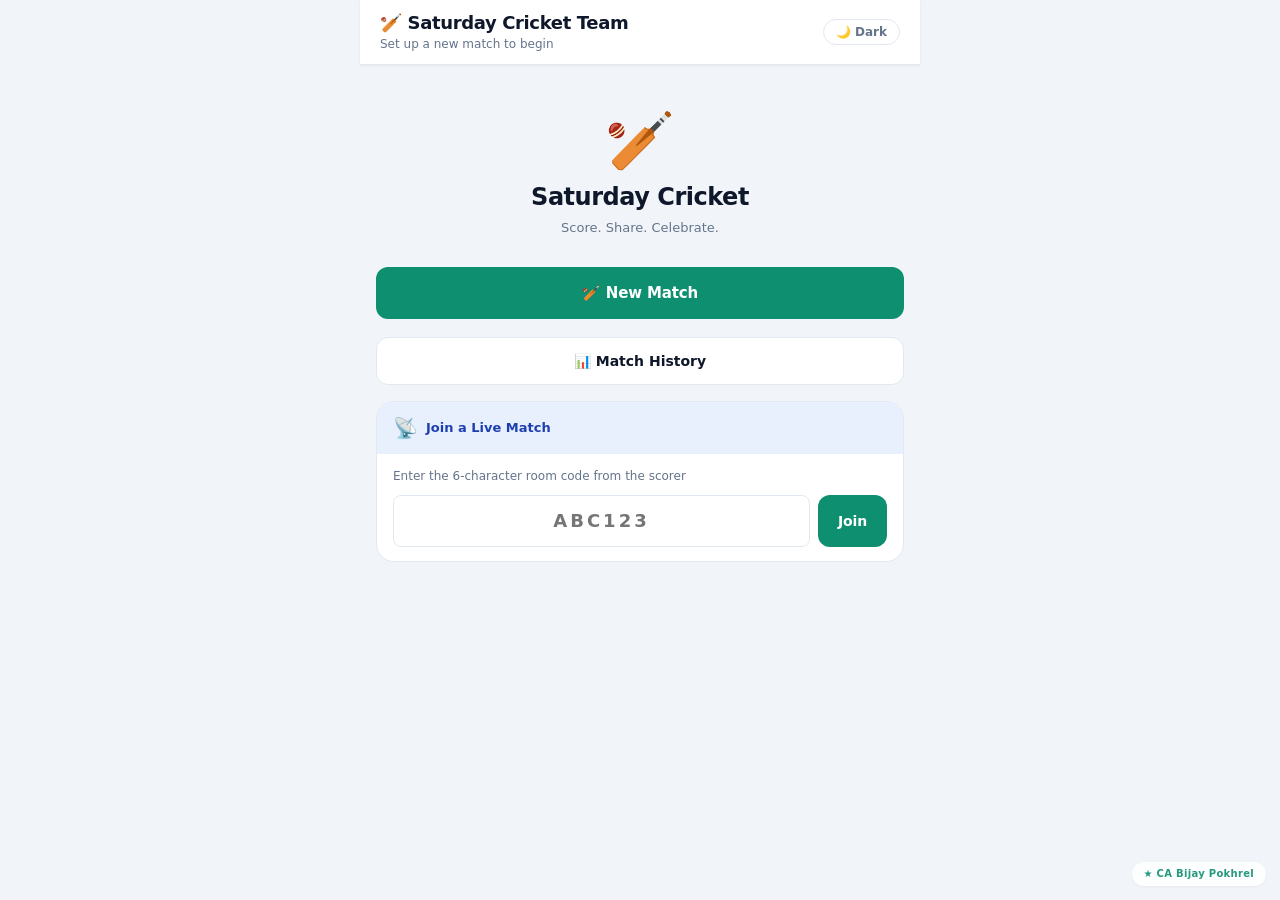
==== index.html @ d8f9aef1 "Add auto-save, over summary, extras row, and prominent chase info - Auto-save on every ball (doRuns/" ====
<!DOCTYPE html>
<html lang="en">
<head>
<meta charset="UTF-8">
<meta name="viewport" content="width=device-width, initial-scale=1.0">
<title>Saturday Cricket Team </title>
<link rel="manifest" href="manifest.json">
<meta name="theme-color" content="#0F6E56">
<meta name="apple-mobile-web-app-capable" content="yes">
<meta name="apple-mobile-web-app-status-bar-style" content="default">
<meta name="apple-mobile-web-app-title" content="Cricket">
<link rel="apple-touch-icon" href="icons/icon-192.png">
<link rel="stylesheet" href="css/styles.css?v=17">
</head>
<body>
<div class="ca-credit">&#9733; CA Bijay Pokhrel</div>
<div class="app">
  <div class="header" style="display:flex;justify-content:space-between;align-items:center">
    <div style="display:flex;align-items:center;gap:8px;min-width:0">
      <button id="header-home-btn" onclick="headerHome()" style="display:none;background:none;border:1.5px solid var(--c-border);cursor:pointer;font-size:18px;padding:5px 8px;border-radius:8px;line-height:1;flex-shrink:0" title="Back to Home">🏠</button>
      <div style="min-width:0">
        <h1 id="match-title" style="display:flex;align-items:center;gap:8px"><img id="header-logo" src="" style="width:36px;height:36px;border-radius:50%;object-fit:cover;border:2px solid #e0e0e0;display:none">🏏 Saturday Cricket Team </h1>
        <p id="match-subtitle">Set up a new match to begin</p>
      </div>
    </div>
    <button class="dark-toggle" onclick="toggleDark()" id="dark-btn">🌙 Dark</button>
  </div>
  <div id="milestone-toast"></div>
  <div id="main-content"></div>
</div>

<script src="js/logo.js?v=17"></script>
<script src="js/images.js?v=17"></script>
<script src="js/state.js?v=17"></script>
<script src="js/scoring.js?v=17"></script>
<script src="js/report.js?v=17"></script>
<script src="js/setup.js?v=17"></script>
<script src="js/share.js?v=17"></script>
<script src="js/render.js?v=17"></script>
<script src="js/storage.js?v=17"></script>
<script src="js/ui.js?v=17"></script>
<script src="js/history.js?v=17"></script>
<script src="js/app.js?v=17"></script>
<script>
if ('serviceWorker' in navigator) {
  window.addEventListener('load', function () {
    navigator.serviceWorker.register('/sw.js');
  });
}
</script>
</body>
</html>
---- css/styles.css ----
/* ═══════════════════════════════════════════════════════════════════════
   1. CSS CUSTOM PROPERTIES — Design tokens
   ═══════════════════════════════════════════════════════════════════════ */
:root {
  /* Brand */
  --c-primary:        #0e8f6f;
  --c-primary-dark:   #0a6e56;
  --c-primary-soft:   #e3f6f0;

  /* Semantic accents */
  --c-runs:           #2563eb;
  --c-runs-soft:      #e8f0fe;
  --c-wicket:         #dc2626;
  --c-wicket-soft:    #fef2f2;
  --c-extras:         #d97706;
  --c-extras-soft:    #fffbeb;
  --c-live:           #7c3aed;
  --c-live-soft:      #f5f3ff;

  /* Alias kept for backward compat with inline styles in share.js etc. */
  --c-blue:           #2563eb;
  --c-blue-soft:      #e8f0fe;
  --c-purple:         #7c3aed;
  --c-purple-soft:    #f5f3ff;
  --c-amber:          #d97706;
  --c-amber-soft:     #fffbeb;
  --c-red:            #dc2626;
  --c-red-soft:       #fef2f2;

  /* Surfaces */
  --c-bg:             #f1f5f9;
  --c-surface:        #ffffff;
  --c-surface-alt:    #f8fafc;
  --c-border:         #e2e8f0;

  /* Text */
  --c-text:           #0f172a;
  --c-text-soft:      #64748b;
  --c-text-faint:     #94a3b8;

  /* Radii */
  --radius-sm:  8px;
  --radius-md:  12px;
  --radius-lg:  18px;
  --radius-xl:  24px;

  /* Shadows */
  --shadow-sm:  0 1px 3px rgba(15,23,42,.06);
  --shadow-md:  0 4px 16px rgba(15,23,42,.08);
  --shadow-lg:  0 12px 36px rgba(15,23,42,.12);

  /* Motion */
  --ease: cubic-bezier(.2,.8,.2,1);
}

/* ═══════════════════════════════════════════════════════════════════════
   2. RESET & BASE
   ═══════════════════════════════════════════════════════════════════════ */
*, *::before, *::after { box-sizing: border-box; margin: 0; padding: 0; }
html { scroll-behavior: smooth; }
body {
  font-family: system-ui, -apple-system, 'Segoe UI', Helvetica, Arial, sans-serif;
  background: var(--c-bg);
  min-height: 100vh;
  color: var(--c-text);
  -webkit-font-smoothing: antialiased;
  -moz-osx-font-smoothing: grayscale;
  line-height: 1.4;
  font-size: 14px;
}
::-webkit-scrollbar { width: 6px; height: 6px; }
::-webkit-scrollbar-thumb { background: var(--c-primary); border-radius: 3px; }
button { font-family: inherit; }
input, select { font-family: inherit; }

/* ═══════════════════════════════════════════════════════════════════════
   3. LAYOUT — app wrapper, header
   ═══════════════════════════════════════════════════════════════════════ */
.app {
  max-width: 560px;
  margin: 0 auto;
}

.header {
  background: var(--c-surface);
  color: var(--c-text);
  padding: 12px 20px;
  box-shadow: var(--shadow-sm);
  position: sticky;
  top: 0;
  z-index: 100;
  border-bottom: 1px solid var(--c-border);
  display: flex;
  justify-content: space-between;
  align-items: center;
}

.header h1 {
  font-size: 18px;
  font-weight: 800;
  letter-spacing: -.02em;
  color: var(--c-text);
  display: flex;
  align-items: center;
  gap: 8px;
  line-height: 1.2;
}

.header p {
  font-size: 12px;
  color: var(--c-text-soft);
  font-weight: 500;
  margin-top: 2px;
}

#header-logo {
  width: 36px;
  height: 36px;
  border-radius: 50%;
  object-fit: cover;
  border: 2px solid var(--c-border);
  flex-shrink: 0;
}

#main-content {
  padding: 16px;
  background: var(--c-bg);
  min-height: calc(100vh - 72px);
}

/* ═══════════════════════════════════════════════════════════════════════
   4. HOME SCREEN
   ═══════════════════════════════════════════════════════════════════════ */
.home-hero {
  text-align: center;
  padding: 32px 20px 24px;
}

.home-hero-icon {
  font-size: 56px;
  line-height: 1;
  margin-bottom: 12px;
}

.home-hero-title {
  font-size: 24px;
  font-weight: 800;
  color: var(--c-text);
  letter-spacing: -.02em;
}

.home-hero-sub {
  font-size: 13px;
  color: var(--c-text-soft);
  margin-top: 4px;
}

.home-actions {
  display: flex;
  flex-direction: column;
  gap: 10px;
  margin-bottom: 16px;
}

.join-card {
  border: 1.5px solid var(--c-border);
  border-radius: var(--radius-lg);
  overflow: hidden;
  margin-bottom: 16px;
}

.join-card-header {
  background: var(--c-runs-soft);
  padding: 12px 16px;
  display: flex;
  align-items: center;
  gap: 8px;
}

.join-card-header-icon {
  font-size: 20px;
}

.join-card-header-label {
  font-size: 13px;
  font-weight: 700;
  color: #1e40af;
}

.join-card-body {
  padding: 14px 16px;
  background: var(--c-surface);
}

.join-card-hint {
  font-size: 12px;
  color: var(--c-text-soft);
  margin-bottom: 10px;
}

.join-input-row {
  display: flex;
  gap: 8px;
}

/* ═══════════════════════════════════════════════════════════════════════
   5. SETUP WIZARD
   ═══════════════════════════════════════════════════════════════════════ */
.wizard-progress {
  display: flex;
  gap: 4px;
  margin-bottom: 20px;
}

.wizard-step {
  flex: 1;
  height: 4px;
  border-radius: 2px;
  background: var(--c-border);
  transition: background .25s var(--ease);
}

.wizard-step.active {
  background: var(--c-primary);
}

.wizard-step.done {
  background: var(--c-primary-soft);
}

.wizard-header {
  margin-bottom: 20px;
}

.wizard-title {
  font-size: 18px;
  font-weight: 800;
  color: var(--c-text);
  letter-spacing: -.01em;
}

.wizard-sub {
  font-size: 12px;
  color: var(--c-primary);
  font-weight: 600;
  margin-top: 3px;
}

.setup-panel {
  background: var(--c-surface);
  border: 1px solid var(--c-border);
  border-radius: var(--radius-lg);
  padding: 20px;
  margin-bottom: 14px;
  box-shadow: var(--shadow-md);
  animation: fadeInSlide .3s var(--ease);
}

.setup-panel h3 {
  font-size: 16px;
  font-weight: 700;
  margin-bottom: 16px;
  color: var(--c-text);
}

.form-group {
  margin-bottom: 14px;
}

.form-group label {
  display: block;
  font-size: 12px;
  color: var(--c-text-soft);
  margin-bottom: 6px;
  font-weight: 600;
  text-transform: uppercase;
  letter-spacing: .4px;
}

.form-group input,
.form-group select {
  width: 100%;
  padding: 12px 14px;
  border-radius: var(--radius-sm);
  border: 1.5px solid var(--c-border);
  font-size: 15px;
  background: var(--c-surface);
  color: var(--c-text);
  transition: all .15s var(--ease);
  min-height: 46px;
}

.form-group input:focus,
.form-group select:focus {
  outline: none;
  border-color: var(--c-primary);
  box-shadow: 0 0 0 4px var(--c-primary-soft);
}

/* Overs pill buttons */
.overs-quick {
  display: grid;
  grid-template-columns: repeat(4, 1fr);
  gap: 8px;
  margin-bottom: 8px;
}

.overs-pill {
  padding: 12px 0;
  font-weight: 700;
  font-size: 15px;
  border-radius: var(--radius-sm);
  border: 1.5px solid var(--c-border);
  background: var(--c-surface);
  color: var(--c-text);
  cursor: pointer;
  transition: all .15s var(--ease);
  text-align: center;
}

.overs-pill:hover {
  border-color: var(--c-primary);
  color: var(--c-primary);
}

.overs-pill.selected {
  background: var(--c-primary-soft);
  border-color: var(--c-primary);
  color: var(--c-primary-dark);
}

/* Toss grid */
.toss-grid {
  display: grid;
  grid-template-columns: 1fr 1fr;
  gap: 8px;
}

/* Player inputs grid */
.player-inputs {
  display: grid;
  grid-template-columns: 1fr 1fr;
  gap: 8px;
  margin-bottom: 8px;
}

.player-inputs input {
  padding: 11px 12px;
  border-radius: var(--radius-sm);
  border: 1.5px solid var(--c-border);
  font-size: 13px;
  width: 100%;
  background: var(--c-surface);
  color: var(--c-text);
  transition: all .15s var(--ease);
  min-height: 44px;
}

.player-inputs input:focus {
  outline: none;
  border-color: var(--c-primary);
  box-shadow: 0 0 0 3px var(--c-primary-soft);
}

/* ═══════════════════════════════════════════════════════════════════════
   6. SCORING SCREEN COMPONENTS
   ═══════════════════════════════════════════════════════════════════════ */

/* ── Scoreboard ── */
.scoreboard {
  background: var(--c-surface);
  border: 1px solid var(--c-border);
  border-radius: var(--radius-lg);
  padding: 20px;
  margin-bottom: 12px;
  box-shadow: var(--shadow-md);
}

.scoreboard-top {
  display: flex;
  justify-content: space-between;
  align-items: center;
  margin-bottom: 12px;
  padding-bottom: 12px;
  border-bottom: 1px solid var(--c-border);
}

.scoreboard-team {
  display: flex;
  align-items: center;
  gap: 8px;
  font-size: 15px;
  font-weight: 700;
  color: var(--c-text);
}

.scoreboard-innings-badge {
  font-size: 11px;
  font-weight: 700;
  color: var(--c-text-faint);
  background: var(--c-surface-alt);
  border: 1px solid var(--c-border);
  border-radius: 20px;
  padding: 3px 10px;
}

.score-main {
  display: flex;
  justify-content: space-between;
  align-items: flex-end;
  margin-bottom: 4px;
}

.score-runs {
  font-size: 48px;
  font-weight: 800;
  color: var(--c-text);
  line-height: 1.1;
  letter-spacing: -.03em;
  font-variant-numeric: tabular-nums;
}

.score-detail {
  text-align: right;
}

.score-overs {
  font-size: 14px;
  font-weight: 700;
  color: var(--c-text);
  margin-bottom: 2px;
}

.score-rr {
  font-size: 12px;
  color: var(--c-text-soft);
  font-weight: 500;
}

/* ── Target bar ── */
.target-bar {
  font-size: 13px;
  color: var(--c-text-soft);
  margin-bottom: 12px;
  padding: 12px 14px;
  background: var(--c-surface-alt);
  border-radius: var(--radius-md);
  border: 1px solid var(--c-border);
  font-weight: 500;
}

/* ── This-over balls ── */
.this-over {
  margin-top: 14px;
  background: var(--c-surface-alt);
  padding: 12px 14px;
  border-radius: var(--radius-md);
  border: 1px solid var(--c-border);
}

.over-label {
  font-size: 10px;
  font-weight: 800;
  text-transform: uppercase;
  color: var(--c-text-faint);
  margin-bottom: 8px;
  letter-spacing: 1.2px;
}

.over-balls {
  display: flex;
  gap: 6px;
  flex-wrap: wrap;
}

.ball {
  width: 34px;
  height: 34px;
  border-radius: 50%;
  display: flex;
  align-items: center;
  justify-content: center;
  font-size: 11px;
  font-weight: 700;
  border: 1.5px solid transparent;
  transition: transform .15s var(--ease);
  font-variant-numeric: tabular-nums;
  flex-shrink: 0;
}

.ball:hover { transform: scale(1.12); }

.ball-0,  .ball-dot  { background: #f1f5f9; color: #64748b; border-color: #e2e8f0; }
.ball-1, .ball-2, .ball-3, .ball-run {
  background: var(--c-primary-soft);
  color: var(--c-primary-dark);
  border-color: #a7f3d0;
}
.ball-4, .ball-four  { background: var(--c-runs-soft); color: #1d4ed8; border-color: #bfdbfe; }
.ball-6, .ball-six   { background: var(--c-live-soft); color: #6d28d9; border-color: #ddd6fe; }
.ball-W, .ball-wicket { background: var(--c-wicket-soft); color: var(--c-wicket); border-color: #fecaca; }
.ball-WD, .ball-NB, .ball-wide, .ball-noball {
  background: var(--c-extras-soft);
  color: var(--c-extras);
  border-color: #fde68a;
}
.ball-empty {
  background: transparent;
  border: 1.5px dashed #cbd5e1;
  color: #cbd5e1;
}

/* ── Batters card ── */
.batters-card {
  margin-bottom: 12px;
}

.batters-row {
  display: grid;
  grid-template-columns: 1fr 1fr;
  gap: 10px;
  margin-bottom: 10px;
}

.batter-card {
  border: 1.5px solid var(--c-border);
  border-radius: var(--radius-md);
  padding: 12px;
  cursor: pointer;
  background: var(--c-surface);
  position: relative;
  transition: all .18s var(--ease);
}

.batter-card:hover {
  border-color: var(--c-primary);
  box-shadow: var(--shadow-sm);
  transform: translateY(-1px);
}

.batter-card.batter-striker {
  border-color: var(--c-primary);
  background: var(--c-primary-soft);
}

.batter-name {
  font-size: 13px;
  font-weight: 700;
  margin-bottom: 3px;
  overflow: hidden;
  text-overflow: ellipsis;
  white-space: nowrap;
  padding-right: 20px;
  color: var(--c-text);
}

.batter-score {
  font-size: 12px;
  color: var(--c-text-soft);
  font-weight: 500;
  font-variant-numeric: tabular-nums;
}

.edit-btn {
  position: absolute;
  top: 8px;
  right: 8px;
  background: none;
  border: none;
  cursor: pointer;
  font-size: 14px;
  padding: 4px;
  line-height: 1;
  border-radius: 6px;
  color: var(--c-text-faint);
  transition: background .12s;
}

.edit-btn:hover { background: var(--c-surface-alt); }

/* ── Partnership chip ── */
.partnership-chip {
  background: var(--c-primary-soft);
  border: 1px solid #a7f3d0;
  border-radius: var(--radius-sm);
  padding: 8px 12px;
  margin-bottom: 10px;
  display: flex;
  justify-content: space-between;
  align-items: center;
  font-size: 12px;
  color: var(--c-text-soft);
}

.partnership-chip b { color: var(--c-text); font-weight: 700; }

/* ── Bowler card ── */
.bowler-card {
  background: var(--c-surface-alt);
  border: 1px solid var(--c-border);
  border-radius: var(--radius-md);
  padding: 11px 14px;
  margin-bottom: 12px;
  display: flex;
  align-items: center;
  justify-content: space-between;
  font-size: 12px;
  color: var(--c-text-soft);
}

/* ── Scoring panel & run buttons ── */
.scoring-panel {
  background: var(--c-surface);
  border: 1px solid var(--c-border);
  border-radius: var(--radius-lg);
  padding: 16px;
  margin-bottom: 12px;
  box-shadow: var(--shadow-md);
}

.run-section-label {
  font-size: 10px;
  font-weight: 800;
  text-transform: uppercase;
  letter-spacing: 1px;
  color: var(--c-text-faint);
  margin-bottom: 8px;
}

/* 3-col + wicket/wide = 4-col grid */
.run-grid {
  display: grid;
  grid-template-columns: repeat(4, 1fr);
  gap: 8px;
  margin-bottom: 10px;
}

.run-btn {
  padding: 0;
  height: 64px;
  border-radius: var(--radius-md);
  border: 1.5px solid var(--c-border);
  cursor: pointer;
  font-size: 20px;
  font-weight: 700;
  background: var(--c-surface);
  color: var(--c-text);
  touch-action: manipulation;
  transition: all .12s var(--ease);
  font-variant-numeric: tabular-nums;
  display: flex;
  align-items: center;
  justify-content: center;
}

.run-btn:hover {
  border-color: var(--c-primary);
  box-shadow: var(--shadow-sm);
  transform: translateY(-1px);
}

.run-btn:active { transform: scale(.94); }

.run-btn--four {
  background: var(--c-runs-soft);
  color: #1d4ed8;
  border-color: #bfdbfe;
}

.run-btn--six {
  background: var(--c-live-soft);
  color: #6d28d9;
  border-color: #ddd6fe;
}

.run-btn--wide {
  background: var(--c-extras-soft);
  color: #92400e;
  border-color: #fde68a;
  font-size: 13px;
  font-weight: 800;
}

.wicket-btn {
  background: var(--c-wicket-soft);
  color: var(--c-wicket);
  border-color: #fecaca;
  font-size: 12px;
  font-weight: 800;
  letter-spacing: .3px;
}

.wicket-btn:hover {
  border-color: var(--c-wicket);
  box-shadow: 0 0 0 3px rgba(220,38,38,.1);
}

/* Extras row */
.extras-row {
  display: flex;
  gap: 8px;
  margin-bottom: 10px;
}

.extras-btn {
  flex: 1;
  height: 44px;
  border-radius: var(--radius-sm);
  border: 1.5px solid var(--c-border);
  cursor: pointer;
  font-size: 12px;
  font-weight: 700;
  background: var(--c-surface);
  color: var(--c-text);
  touch-action: manipulation;
  transition: all .12s var(--ease);
  display: flex;
  align-items: center;
  justify-content: center;
}

.extras-btn:hover { border-color: var(--c-primary); }
.extras-btn:active { transform: scale(.95); }

.extras-btn--nb {
  background: var(--c-extras-soft);
  color: #92400e;
  border-color: #fde68a;
}

.extras-btn--bye {
  background: var(--c-runs-soft);
  color: #1e40af;
  border-color: #bfdbfe;
}

.extras-btn--lb {
  background: var(--c-live-soft);
  color: #5b21b6;
  border-color: #ddd6fe;
}

/* Action row */
.action-row {
  display: flex;
  gap: 8px;
  margin-bottom: 10px;
}

.btn-undo {
  background: var(--c-extras-soft);
  color: #92400e;
  border: 1.5px solid #fde68a;
  border-radius: var(--radius-sm);
  padding: 11px 4px;
  font-size: 12px;
  font-weight: 700;
  cursor: pointer;
  touch-action: manipulation;
  transition: all .15s var(--ease);
  flex: 1;
  min-height: 44px;
}

.btn-undo:hover { filter: brightness(.97); }
.btn-undo:active { transform: scale(.95); }
.btn-undo:disabled { opacity: .35; cursor: not-allowed; }

/* Share / export row */
.share-row {
  display: grid;
  grid-template-columns: 1fr 1fr;
  gap: 8px;
  margin-bottom: 10px;
}

/* ── Over stats mini-grid ── */
.over-stats-grid {
  display: grid;
  grid-template-columns: repeat(4, 1fr);
  gap: 4px;
  background: var(--c-surface-alt);
  border: 1px solid var(--c-border);
  border-radius: var(--radius-md);
  padding: 8px;
  margin-bottom: 8px;
  text-align: center;
}

.over-stat-val {
  font-size: 16px;
  font-weight: 800;
  line-height: 1.1;
}

.over-stat-lbl {
  font-size: 10px;
  color: var(--c-text-faint);
  margin-top: 2px;
}

/* ── Tabs ── */
.tabs {
  display: flex;
  gap: 2px;
  overflow-x: auto;
  background: var(--c-surface);
  border-top: 1px solid var(--c-border);
  scrollbar-width: none;
}

.tabs::-webkit-scrollbar { height: 0; }

.tab {
  padding: 12px 16px;
  font-size: 12px;
  cursor: pointer;
  border: none;
  border-bottom: 2.5px solid transparent;
  background: none;
  color: var(--c-text-soft);
  white-space: nowrap;
  flex-shrink: 0;
  font-weight: 600;
  transition: all .18s var(--ease);
  margin-bottom: -1px;
}

.tab:hover { color: var(--c-primary); }
.tab.active { color: var(--c-primary); border-bottom-color: var(--c-primary); font-weight: 700; }

/* ═══════════════════════════════════════════════════════════════════════
   7. SCORECARD / TABLES
   ═══════════════════════════════════════════════════════════════════════ */
.card {
  background: var(--c-surface);
  border: 1px solid var(--c-border);
  border-radius: var(--radius-lg);
  padding: 16px;
  margin-bottom: 12px;
  box-shadow: var(--shadow-sm);
}

.section-title {
  font-size: 11px;
  font-weight: 700;
  color: var(--c-text-faint);
  margin-bottom: 10px;
  text-transform: uppercase;
  letter-spacing: .8px;
}

.scorecard-table {
  width: 100%;
  font-size: 12px;
  border-collapse: collapse;
  border-radius: var(--radius-md);
  overflow: hidden;
  margin-bottom: 12px;
  background: var(--c-surface);
  border: 1px solid var(--c-border);
}

.scorecard-table th {
  text-align: left;
  font-weight: 700;
  font-size: 11px;
  color: var(--c-text-soft);
  padding: 10px 12px;
  background: var(--c-surface-alt);
  text-transform: uppercase;
  letter-spacing: .4px;
}

.scorecard-table td {
  padding: 10px 12px;
  border-top: 1px solid var(--c-border);
  color: var(--c-text);
  font-weight: 500;
}

.scorecard-table td:last-child,
.scorecard-table th:last-child { text-align: right; }

.scorecard-table tr:hover td { background: var(--c-surface-alt); }

.batting-row-active { background: var(--c-primary-soft) !important; }

.out-text { color: var(--c-text-faint); font-size: 11px; }

.info-row {
  display: flex;
  justify-content: space-between;
  font-size: 13px;
  padding: 8px 0;
  border-bottom: 1px solid var(--c-border);
}

.info-row:last-child { border: none; }

.fow-table { width: 100%; font-size: 12px; border-collapse: collapse; }
.fow-table th {
  font-size: 11px;
  color: var(--c-text-faint);
  font-weight: 700;
  padding: 6px 8px;
  border-bottom: 1.5px solid var(--c-border);
  text-align: left;
  text-transform: uppercase;
  letter-spacing: .4px;
}
.fow-table td { padding: 7px 8px; border-bottom: 1px solid var(--c-border); }

/* ═══════════════════════════════════════════════════════════════════════
   8. HISTORY CARDS
   ═══════════════════════════════════════════════════════════════════════ */
.history-card {
  border: 1px solid var(--c-border);
  border-radius: var(--radius-lg);
  margin-bottom: 14px;
  background: var(--c-surface);
  overflow: hidden;
  box-shadow: var(--shadow-sm);
}

.history-card-header {
  background: var(--c-surface-alt);
  padding: 12px 16px;
  border-bottom: 1px solid var(--c-border);
  display: flex;
  justify-content: space-between;
  align-items: flex-start;
}

.history-card-teams {
  font-size: 14px;
  font-weight: 700;
  color: var(--c-text);
}

.history-card-result {
  font-size: 12px;
  font-weight: 600;
  color: var(--c-primary);
  margin-top: 2px;
}

.history-card-meta {
  font-size: 11px;
  color: var(--c-text-faint);
  text-align: right;
}

.history-card-scores {
  padding: 10px 16px;
  background: var(--c-primary-soft);
  display: flex;
  align-items: center;
  gap: 16px;
  border-bottom: 1px solid #a7f3d0;
}

.history-score-block { flex: 0 0 auto; }
.history-score-team { font-size: 11px; color: var(--c-text-soft); font-weight: 700; }
.history-score-runs { font-size: 22px; font-weight: 900; color: var(--c-primary); line-height: 1.1; font-variant-numeric: tabular-nums; }
.history-score-overs { font-size: 11px; color: var(--c-text-faint); }

.history-vs { font-size: 18px; color: #a7f3d0; font-weight: 300; }

.history-card-actions {
  padding: 10px 16px;
  border-top: 1px solid var(--c-border);
  display: flex;
  gap: 8px;
  flex-wrap: wrap;
}

/* ═══════════════════════════════════════════════════════════════════════
   9. MODALS / OVERLAYS
   ═══════════════════════════════════════════════════════════════════════ */
.modal-box {
  background: var(--c-surface);
  border-radius: var(--radius-lg);
  padding: 16px;
  margin-bottom: 12px;
  box-shadow: var(--shadow-lg);
  border: 1px solid var(--c-border);
  animation: slideUp .25s var(--ease);
}

.modal-red  { border-top: 3px solid var(--c-wicket); }
.modal-blue { border-top: 3px solid var(--c-runs); }

.modal-title-red   { color: var(--c-wicket);  font-size: 14px; font-weight: 700; margin-bottom: 12px; }
.modal-title-blue  { color: var(--c-runs);    font-size: 14px; font-weight: 700; margin-bottom: 12px; }
.modal-title-amber { color: var(--c-extras);  font-size: 13px; font-weight: 700; margin-bottom: 8px; }

.modal-input {
  width: 100%;
  padding: 12px 14px;
  border-radius: var(--radius-sm);
  border: 1.5px solid var(--c-border);
  font-size: 15px;
  margin-bottom: 10px;
  background: var(--c-surface);
  color: var(--c-text);
  display: block;
  transition: all .15s var(--ease);
  min-height: 46px;
}

.modal-input:focus {
  outline: none;
  border-color: var(--c-primary);
  box-shadow: 0 0 0 4px var(--c-primary-soft);
}

.extras-grid {
  display: grid;
  grid-template-columns: repeat(4, 1fr);
  gap: 8px;
  margin-bottom: 10px;
}

.dism-grid {
  display: grid;
  grid-template-columns: repeat(3, 1fr);
  gap: 8px;
  margin-bottom: 12px;
}

.dism-btn {
  display: flex;
  flex-direction: column;
  align-items: center;
  padding: 10px 6px;
  border-radius: var(--radius-md);
  border: 1.5px solid #fecaca;
  background: var(--c-wicket-soft);
  cursor: pointer;
  touch-action: manipulation;
  transition: all .15s var(--ease);
  text-align: center;
  min-height: 72px;
  justify-content: center;
}

.dism-btn:hover  { border-color: var(--c-wicket); box-shadow: var(--shadow-sm); }
.dism-btn:active { transform: scale(.95); }
.dism-btn-sel    { border-color: var(--c-wicket); background: #fee2e2; box-shadow: 0 0 0 3px rgba(220,38,38,.12); }

.dism-icon  { font-size: 28px; line-height: 1; margin-bottom: 4px; }
.dism-label { font-size: 11px; font-weight: 700; color: var(--c-wicket); }
.dism-desc  { font-size: 9px; color: var(--c-text-faint); margin-top: 2px; line-height: 1.2; }

.dism-detail {
  background: var(--c-surface-alt);
  border-radius: var(--radius-sm);
  padding: 12px;
  margin-bottom: 10px;
  border: 1px solid var(--c-border);
}

.dism-field        { margin-bottom: 8px; }
.dism-field label  { display: block; font-size: 11px; font-weight: 600; color: var(--c-text-soft); margin-bottom: 4px; }
.dism-hint {
  font-size: 11px;
  color: var(--c-text-soft);
  background: var(--c-surface);
  border: 1px solid var(--c-border);
  border-radius: var(--radius-sm);
  padding: 8px 10px;
  margin-top: 4px;
}

/* Bowler selection */
.bowler-chip-grid { display: flex; flex-wrap: wrap; gap: 8px; margin-bottom: 8px; }

.bowler-chip {
  display: flex;
  flex-direction: column;
  align-items: flex-start;
  padding: 9px 12px;
  border-radius: var(--radius-sm);
  cursor: pointer;
  border: 1.5px solid #bfdbfe;
  background: var(--c-runs-soft);
  min-width: 88px;
  touch-action: manipulation;
  transition: all .15s var(--ease);
}

.bowler-chip:hover  { box-shadow: var(--shadow-sm); transform: translateY(-1px); }
.bowler-chip:active { transform: scale(.95); }

.bowler-chip-fresh { border-color: #a7f3d0; background: var(--c-primary-soft); }

.chip-name  { font-size: 13px; font-weight: 700; color: var(--c-text); white-space: nowrap; overflow: hidden; text-overflow: ellipsis; max-width: 110px; }
.chip-stat  { font-size: 11px; color: var(--c-text-soft); margin-top: 1px; }
.chip-label { font-size: 10px; font-weight: 700; color: var(--c-text-faint); text-transform: uppercase; letter-spacing: .5px; margin-bottom: 4px; }

.bowler-edit-row { display: flex; align-items: center; gap: 8px; margin-bottom: 12px; }
.bowler-edit-row input {
  flex: 1;
  padding: 10px 12px;
  border-radius: var(--radius-sm);
  border: 1.5px solid var(--c-border);
  font-size: 14px;
  background: var(--c-surface);
  color: var(--c-text);
  transition: all .15s var(--ease);
  min-height: 44px;
}
.bowler-edit-row input:focus { outline: none; border-color: var(--c-primary); box-shadow: 0 0 0 3px var(--c-primary-soft); }

.msg {
  background: var(--c-primary-soft);
  color: var(--c-primary-dark);
  border-radius: var(--radius-sm);
  padding: 12px 14px;
  font-size: 13px;
  margin-bottom: 12px;
  border-left: 3px solid var(--c-primary);
  font-weight: 600;
}

.hint { font-size: 11px; color: var(--c-text-faint); margin-top: 6px; text-align: center; }

/* ── Innings complete ── */
.innings-complete {
  background: var(--c-surface);
  border: 1px solid var(--c-border);
  border-radius: var(--radius-lg);
  padding: 28px 20px;
  margin-bottom: 14px;
  box-shadow: var(--shadow-md);
  text-align: center;
  animation: fadeInSlide .3s var(--ease);
}

.innings-complete-icon { font-size: 48px; line-height: 1; margin-bottom: 8px; }
.innings-complete-title { font-size: 20px; font-weight: 800; color: var(--c-text); margin-bottom: 4px; }
.innings-complete-score { font-size: 32px; font-weight: 900; color: var(--c-primary); margin: 12px 0; font-variant-numeric: tabular-nums; }
.innings-complete-meta { font-size: 13px; color: var(--c-text-soft); margin-bottom: 4px; }

.innings-target-box {
  background: var(--c-runs-soft);
  border-radius: var(--radius-md);
  padding: 14px;
  margin: 16px 0;
}

.innings-target-label { font-size: 13px; color: #1e40af; font-weight: 600; }
.innings-target-overs { font-size: 12px; color: #3b82f6; margin-top: 2px; }

/* ── Result screen ── */
.result-screen {
  background: var(--c-surface);
  border: 1px solid var(--c-border);
  border-top: 4px solid var(--c-primary);
  border-radius: var(--radius-lg);
  padding: 20px;
  margin-bottom: 12px;
  box-shadow: var(--shadow-md);
}

.result-winner {
  text-align: center;
  padding: 8px 0 16px;
}

.result-trophy { font-size: 40px; margin-bottom: 6px; }
.result-text { font-size: 18px; font-weight: 800; color: var(--c-text); }
.result-meta { font-size: 12px; color: var(--c-text-soft); margin-top: 4px; }

.result-score-grid {
  display: grid;
  grid-template-columns: 1fr 1fr;
  gap: 8px;
  margin-bottom: 4px;
}

.result-score-block {
  text-align: center;
  background: var(--c-surface-alt);
  border-radius: var(--radius-md);
  padding: 12px;
}

.result-score-team  { font-size: 11px; font-weight: 600; color: var(--c-text-soft); }
.result-score-runs  { font-size: 26px; font-weight: 900; color: var(--c-primary); font-variant-numeric: tabular-nums; }
.result-score-overs { font-size: 11px; color: var(--c-text-faint); }

/* ── Live viewer ── */
.live-viewer-banner {
  background: linear-gradient(135deg, var(--c-primary), var(--c-primary-dark));
  color: #fff;
  padding: 12px 16px;
  border-radius: var(--radius-md);
  margin-bottom: 12px;
  display: flex;
  justify-content: space-between;
  align-items: center;
}

.live-viewer-label {
  font-size: 11px;
  font-weight: 700;
  opacity: .85;
  text-transform: uppercase;
  letter-spacing: 1px;
}

/* ═══════════════════════════════════════════════════════════════════════
   10. DARK MODE OVERRIDES
   ═══════════════════════════════════════════════════════════════════════ */
body.dark {
  --c-bg:           #0f172a;
  --c-surface:      #1e293b;
  --c-surface-alt:  #263244;
  --c-border:       #334155;
  --c-text:         #f1f5f9;
  --c-text-soft:    #94a3b8;
  --c-text-faint:   #475569;
  --c-primary-soft: #0d2e26;
  --c-runs-soft:    #0f1f3c;
  --c-live-soft:    #1a0f38;
  --c-extras-soft:  #2a1a04;
  --c-wicket-soft:  #2a0a0a;
  --c-blue-soft:    #0f1f3c;
  --c-purple-soft:  #1a0f38;
  --c-amber-soft:   #2a1a04;
  --c-red-soft:     #2a0a0a;
}

.dark-toggle {
  background: none;
  border: 1.5px solid var(--c-border);
  border-radius: 20px;
  padding: 5px 12px;
  font-size: 12px;
  cursor: pointer;
  color: var(--c-text-soft);
  font-weight: 600;
  transition: all .15s var(--ease);
  white-space: nowrap;
}

.dark-toggle:hover { border-color: var(--c-primary); color: var(--c-primary); }

/* ═══════════════════════════════════════════════════════════════════════
   11. PRINT STYLES
   ═══════════════════════════════════════════════════════════════════════ */
@media print {
  body > *:not(#pdf-print-frame) { display: none !important; }
  #pdf-print-frame { display: block !important; }
}

#print-overlay { display: none; }
.print-only    { display: none; }

.pdf-report { background: #fff; border: 1px solid var(--c-border); border-radius: var(--radius-md); padding: 16px; margin-bottom: 12px; }
.pdf-report h2 { font-size: 16px; font-weight: 700; color: var(--c-primary); margin-bottom: 4px; }
.pdf-report .match-meta { font-size: 12px; color: var(--c-text-faint); margin-bottom: 14px; }
.pdf-report h3 { font-size: 13px; font-weight: 700; color: var(--c-text-soft); margin: 12px 0 6px; border-bottom: 1px solid var(--c-border); padding-bottom: 4px; }

.pdf-scorecard { width: 100%; font-size: 12px; border-collapse: collapse; margin-bottom: 8px; }
.pdf-scorecard th { text-align: left; font-weight: 600; font-size: 11px; color: var(--c-text-faint); padding: 5px 6px; border-bottom: 1.5px solid var(--c-border); background: var(--c-surface-alt); }
.pdf-scorecard td { padding: 5px 6px; border-bottom: 1px solid var(--c-border); color: var(--c-text); }
.pdf-scorecard td:last-child, .pdf-scorecard th:last-child { text-align: right; }
.pdf-scorecard tr:last-child td { border-bottom: none; }

.pdf-totals  { font-size: 13px; font-weight: 600; background: var(--c-primary-soft); color: var(--c-primary-dark); padding: 9px 10px; border-radius: var(--radius-sm); margin-bottom: 8px; }
.pdf-result  { font-size: 15px; font-weight: 700; color: var(--c-primary-dark); background: var(--c-primary-soft); padding: 11px 14px; border-radius: var(--radius-sm); margin-bottom: 14px; text-align: center; }

#pdf-overlay { display: none; position: fixed; inset: 0; z-index: 9999; background: #fff; overflow-y: auto; -webkit-overflow-scrolling: touch; }
#pdf-overlay-bar { position: sticky; top: 0; z-index: 1; display: flex; align-items: center; justify-content: space-between; padding: 10px 14px; background: #fff; border-bottom: 1px solid #ddd; gap: 10px; }
#pdf-close-btn  { background: none; border: 1.5px solid #bbb; border-radius: 8px; padding: 9px 16px; font-size: 14px; font-weight: 700; cursor: pointer; color: #333; min-height: 44px; }
#pdf-print-btn  { background: var(--c-primary); color: #fff; border: none; border-radius: 8px; padding: 9px 16px; font-size: 14px; font-weight: 700; cursor: pointer; min-height: 44px; }
#pdf-overlay-body { padding: 16px; font-family: Arial, sans-serif; font-size: 13px; color: #111; }

#pdf-print-frame { display: none; }

/* ═══════════════════════════════════════════════════════════════════════
   12. UTILITY CLASSES & SHARED COMPONENTS
   ═══════════════════════════════════════════════════════════════════════ */

/* Primary / secondary / cancel buttons */
.btn-primary {
  width: 100%;
  padding: 15px;
  background: var(--c-primary);
  color: #fff;
  border: none;
  border-radius: var(--radius-md);
  font-size: 15px;
  font-weight: 700;
  cursor: pointer;
  margin-top: 6px;
  transition: all .15s var(--ease);
  min-height: 52px;
  letter-spacing: -.01em;
  display: block;
}

.btn-primary:hover  { background: var(--c-primary-dark); transform: translateY(-1px); box-shadow: var(--shadow-md); }
.btn-primary:active { transform: translateY(0) scale(.98); }

.btn-secondary {
  width: 100%;
  padding: 13px;
  background: var(--c-surface);
  color: var(--c-text);
  border: 1.5px solid var(--c-border);
  border-radius: var(--radius-md);
  font-size: 14px;
  font-weight: 600;
  cursor: pointer;
  margin-top: 8px;
  transition: all .15s var(--ease);
  min-height: 48px;
  display: block;
}

.btn-secondary:hover { background: var(--c-surface-alt); border-color: var(--c-primary); color: var(--c-primary); }

.btn-cancel {
  width: 100%;
  padding: 11px;
  border-radius: var(--radius-sm);
  border: 1.5px solid var(--c-border);
  background: var(--c-surface);
  font-size: 13px;
  cursor: pointer;
  color: var(--c-text-soft);
  font-weight: 600;
  transition: all .15s var(--ease);
  min-height: 42px;
  display: block;
}

.btn-cancel:hover { background: var(--c-surface-alt); color: var(--c-text); }

.btn-export {
  width: 100%;
  padding: 13px;
  background: var(--c-runs);
  color: #fff;
  border: none;
  border-radius: var(--radius-md);
  font-size: 14px;
  font-weight: 600;
  cursor: pointer;
  margin-top: 6px;
  transition: all .15s var(--ease);
  min-height: 46px;
  display: block;
}
.btn-export:hover  { background: #1d4ed8; box-shadow: var(--shadow-md); }
.btn-export:active { transform: scale(.98); }

/* Generic .btn used inside modals / run panels */
.btn {
  padding: 12px 4px;
  border-radius: var(--radius-md);
  border: 1.5px solid var(--c-border);
  cursor: pointer;
  font-size: 15px;
  font-weight: 700;
  background: var(--c-surface);
  color: var(--c-text);
  touch-action: manipulation;
  transition: all .12s var(--ease);
  min-height: 44px;
  display: flex;
  align-items: center;
  justify-content: center;
}

.btn:hover  { border-color: var(--c-primary); box-shadow: var(--shadow-sm); transform: translateY(-1px); }
.btn:active { transform: scale(.95); }

.btn-4   { background: var(--c-runs-soft);   color: #1d4ed8;  border-color: #bfdbfe; }
.btn-6   { background: var(--c-live-soft);   color: #6d28d9;  border-color: #ddd6fe; }
.btn-W   { background: var(--c-wicket-soft); color: var(--c-wicket); border-color: #fecaca; }
.btn-wd  { background: var(--c-extras-soft); color: #92400e;  border-color: #fde68a; }
.btn-nb  { background: var(--c-extras-soft); color: #92400e;  border-color: #fde68a; }
.btn-danger { background: var(--c-wicket-soft); color: var(--c-wicket); border-color: #fecaca; }

/* old btn-grid alias */
.btn-grid {
  display: grid;
  grid-template-columns: repeat(4, 1fr);
  gap: 8px;
  margin-bottom: 10px;
}

.flex-row { display: flex; gap: 8px; }
.flex-1   { flex: 1; }

.over-entry {
  padding: 9px 0;
  border-bottom: 1px solid var(--c-border);
  display: flex;
  align-items: center;
  gap: 8px;
}

.bowler-bar {
  font-size: 12px;
  color: var(--c-text-soft);
  margin-bottom: 10px;
  padding: 11px 12px;
  background: var(--c-surface-alt);
  border-radius: var(--radius-sm);
  border: 1px solid var(--c-border);
}

/* ═══════════════════════════════════════════════════════════════════════
   MANHATTAN CHART
   ═══════════════════════════════════════════════════════════════════════ */
.manhattan {
  display: flex;
  align-items: flex-end;
  gap: 3px;
  height: 70px;
  padding: 0 2px;
  margin-top: 8px;
}

.manhattan-bar {
  flex: 1;
  min-width: 8px;
  border-radius: 3px 3px 0 0;
  background: var(--c-primary);
  opacity: .75;
  position: relative;
  transition: opacity .2s;
}

.manhattan-bar:hover { opacity: 1; }

.manhattan-bar-label {
  position: absolute;
  bottom: -16px;
  left: 50%;
  transform: translateX(-50%);
  font-size: 8px;
  color: var(--c-text-faint);
  white-space: nowrap;
}

.manhattan-bar-val {
  position: absolute;
  top: -14px;
  left: 50%;
  transform: translateX(-50%);
  font-size: 8px;
  color: var(--c-text-soft);
  font-weight: 700;
  white-space: nowrap;
}

/* ═══════════════════════════════════════════════════════════════════════
   MILESTONE TOAST
   ═══════════════════════════════════════════════════════════════════════ */
@keyframes milestonePop {
  0%   { transform: translateX(-50%) scale(.7); opacity: 0; }
  60%  { transform: translateX(-50%) scale(1.08); }
  100% { transform: translateX(-50%) scale(1); opacity: 1; }
}

#milestone-toast {
  position: fixed;
  top: 72px;
  left: 50%;
  transform: translateX(-50%);
  background: linear-gradient(135deg, #f59e0b, #d97706);
  color: #fff;
  padding: 10px 20px;
  border-radius: 20px;
  font-size: 15px;
  font-weight: 800;
  z-index: 9998;
  display: none;
  box-shadow: 0 4px 20px rgba(245,158,11,.5);
  text-align: center;
  pointer-events: none;
}

/* ═══════════════════════════════════════════════════════════════════════
   CREDIT BADGE
   ═══════════════════════════════════════════════════════════════════════ */
.ca-credit {
  position: fixed;
  bottom: 14px;
  right: 14px;
  font-size: 10px;
  font-weight: 700;
  color: var(--c-primary);
  opacity: .9;
  letter-spacing: .3px;
  z-index: 9999;
  pointer-events: none;
  background: rgba(255,255,255,.92);
  backdrop-filter: blur(6px);
  padding: 5px 12px;
  border-radius: 20px;
  box-shadow: var(--shadow-sm);
}

body.dark .ca-credit { background: rgba(30,41,59,.92); }

/* ═══════════════════════════════════════════════════════════════════════
   COIN FLIP OVERLAY
   ═══════════════════════════════════════════════════════════════════════ */
.coin-overlay {
  position: fixed;
  inset: 0;
  z-index: 9998;
  background: rgba(15,23,42,.72);
  backdrop-filter: blur(4px);
  display: flex;
  align-items: center;
  justify-content: center;
}

.coin-card {
  background: var(--c-surface);
  border-radius: var(--radius-xl);
  padding: 36px 28px;
  text-align: center;
  max-width: 320px;
  width: 90%;
  box-shadow: var(--shadow-lg);
  animation: fadeInSlide .3s var(--ease);
}

.coin {
  width: 80px;
  height: 80px;
  border-radius: 50%;
  background: linear-gradient(135deg, #f59e0b, #d97706);
  display: flex;
  align-items: center;
  justify-content: center;
  font-size: 36px;
  margin: 0 auto 20px;
  box-shadow: 0 4px 20px rgba(245,158,11,.4);
  transition: transform .1s;
}

.coin.spinning {
  animation: coinFlip 1.6s cubic-bezier(.4,0,.2,1) forwards;
}

@keyframes coinFlip {
  0%   { transform: rotateY(0deg)   scale(1);   }
  20%  { transform: rotateY(180deg) scale(1.15); }
  40%  { transform: rotateY(360deg) scale(.9);  }
  60%  { transform: rotateY(540deg) scale(1.1); }
  80%  { transform: rotateY(680deg) scale(1);   }
  100% { transform: rotateY(720deg) scale(1);   }
}

.coin-result {
  animation: fadeInSlide .4s var(--ease) forwards;
}

.coin-toss-team {
  font-size: 20px;
  font-weight: 800;
  color: var(--c-text);
  margin-bottom: 4px;
}

.coin-toss-elected {
  font-size: 14px;
  font-weight: 600;
  color: var(--c-primary);
  margin-bottom: 20px;
}

/* ── Free Hit banner ── */
.freehit-banner {
  background: linear-gradient(135deg, #7c3aed, #5b21b6);
  color: #fff;
  border-radius: var(--radius-md);
  padding: 11px 14px;
  margin-bottom: 10px;
  text-align: center;
  font-size: 15px;
  font-weight: 800;
  letter-spacing: .5px;
  animation: slideUp .2s var(--ease);
  box-shadow: 0 4px 14px rgba(124,58,237,.35);
  display: flex;
  align-items: center;
  justify-content: center;
  gap: 8px;
}

/* ═══════════════════════════════════════════════════════════════════════
   ANIMATIONS
   ═══════════════════════════════════════════════════════════════════════ */
@keyframes slideUp {
  from { transform: translateY(16px); opacity: 0; }
  to   { transform: translateY(0);    opacity: 1; }
}

@keyframes fadeInSlide {
  from { opacity: 0; transform: translateY(8px); }
  to   { opacity: 1; transform: translateY(0);   }
}

/* ═══════════════════════════════════════════════════════════════════════
   RESPONSIVE
   ═══════════════════════════════════════════════════════════════════════ */
@media (max-width: 480px) {
  .header { padding: 12px 16px; }
  .header h1 { font-size: 17px; }
  .score-runs { font-size: 40px; }
  .run-btn { height: 56px; font-size: 18px; }
  .dism-grid { grid-template-columns: repeat(2, 1fr); }
}
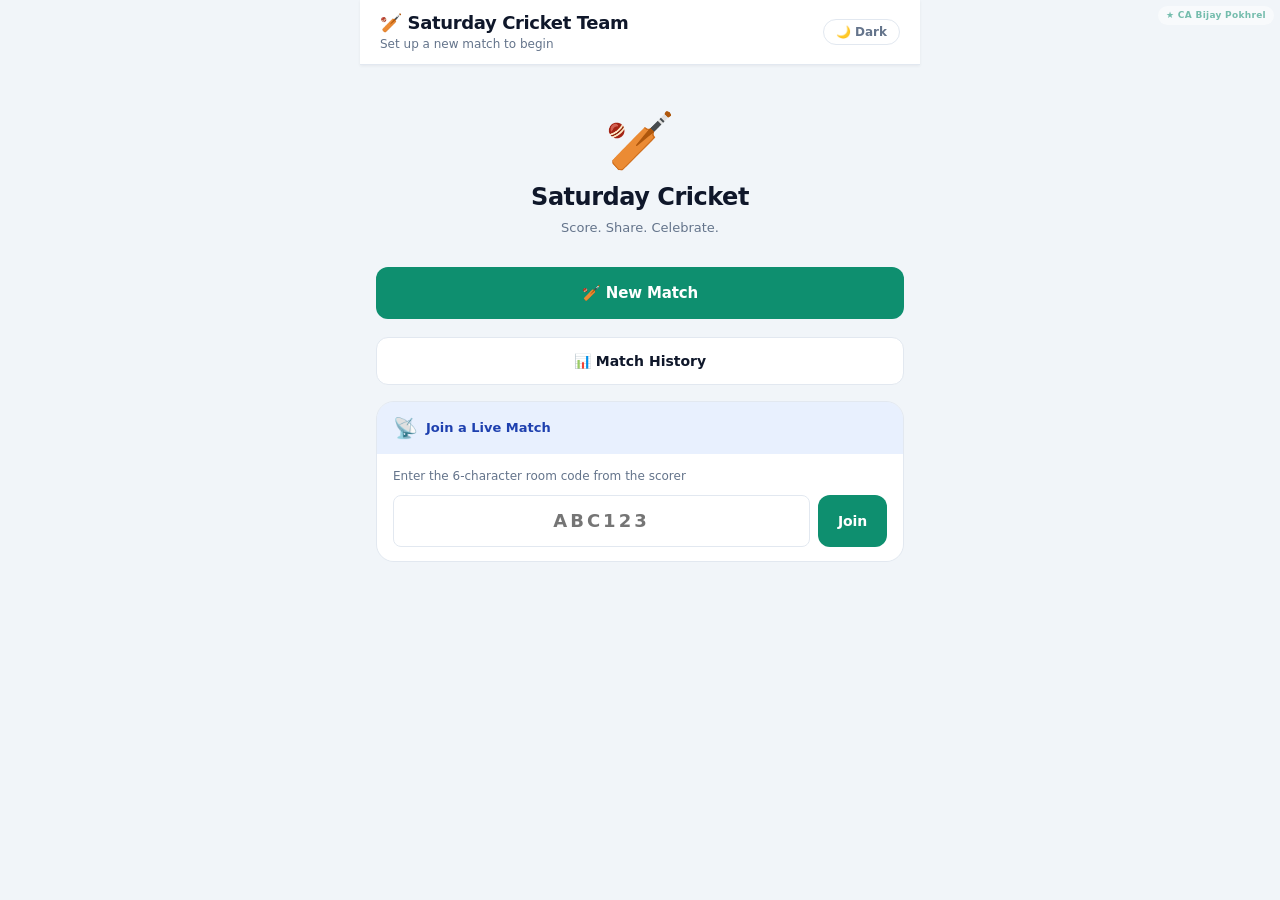
==== commit a2b5cf99: "Move credit badge to top-right; stop it overlapping score buttons https://claude.ai/code/session_01K" ====
--- a/index.html
+++ b/index.html
@@ -10,7 +10,7 @@
 <meta name="apple-mobile-web-app-status-bar-style" content="default">
 <meta name="apple-mobile-web-app-title" content="Cricket">
 <link rel="apple-touch-icon" href="icons/icon-192.png">
-<link rel="stylesheet" href="css/styles.css?v=17">
+<link rel="stylesheet" href="css/styles.css?v=20">
 </head>
 <body>
 <div class="ca-credit">&#9733; CA Bijay Pokhrel</div>
@@ -29,18 +29,18 @@
   <div id="main-content"></div>
 </div>
 
-<script src="js/logo.js?v=17"></script>
-<script src="js/images.js?v=17"></script>
-<script src="js/state.js?v=17"></script>
-<script src="js/scoring.js?v=17"></script>
-<script src="js/report.js?v=17"></script>
-<script src="js/setup.js?v=17"></script>
-<script src="js/share.js?v=17"></script>
-<script src="js/render.js?v=17"></script>
-<script src="js/storage.js?v=17"></script>
-<script src="js/ui.js?v=17"></script>
-<script src="js/history.js?v=17"></script>
-<script src="js/app.js?v=17"></script>
+<script src="js/logo.js?v=20"></script>
+<script src="js/images.js?v=20"></script>
+<script src="js/state.js?v=20"></script>
+<script src="js/scoring.js?v=20"></script>
+<script src="js/report.js?v=20"></script>
+<script src="js/setup.js?v=20"></script>
+<script src="js/share.js?v=20"></script>
+<script src="js/render.js?v=20"></script>
+<script src="js/storage.js?v=20"></script>
+<script src="js/ui.js?v=20"></script>
+<script src="js/history.js?v=20"></script>
+<script src="js/app.js?v=20"></script>
 <script>
 if ('serviceWorker' in navigator) {
   window.addEventListener('load', function () {
--- a/css/styles.css
+++ b/css/styles.css
@@ -1493,9 +1493,9 @@
    ═══════════════════════════════════════════════════════════════════════ */
 .ca-credit {
   position: fixed;
-  bottom: 14px;
-  right: 14px;
-  font-size: 10px;
+  top: 6px;
+  right: 6px;
+  font-size: 9px;
   font-weight: 700;
   color: var(--c-primary);
   opacity: .9;
@@ -1503,83 +1503,12 @@
   z-index: 9999;
   pointer-events: none;
   background: rgba(255,255,255,.92);
-  backdrop-filter: blur(6px);
-  padding: 5px 12px;
+  padding: 3px 8px;
   border-radius: 20px;
-  box-shadow: var(--shadow-sm);
+  opacity: 0.55;
 }
 
 body.dark .ca-credit { background: rgba(30,41,59,.92); }
-
-/* ═══════════════════════════════════════════════════════════════════════
-   COIN FLIP OVERLAY
-   ═══════════════════════════════════════════════════════════════════════ */
-.coin-overlay {
-  position: fixed;
-  inset: 0;
-  z-index: 9998;
-  background: rgba(15,23,42,.72);
-  backdrop-filter: blur(4px);
-  display: flex;
-  align-items: center;
-  justify-content: center;
-}
-
-.coin-card {
-  background: var(--c-surface);
-  border-radius: var(--radius-xl);
-  padding: 36px 28px;
-  text-align: center;
-  max-width: 320px;
-  width: 90%;
-  box-shadow: var(--shadow-lg);
-  animation: fadeInSlide .3s var(--ease);
-}
-
-.coin {
-  width: 80px;
-  height: 80px;
-  border-radius: 50%;
-  background: linear-gradient(135deg, #f59e0b, #d97706);
-  display: flex;
-  align-items: center;
-  justify-content: center;
-  font-size: 36px;
-  margin: 0 auto 20px;
-  box-shadow: 0 4px 20px rgba(245,158,11,.4);
-  transition: transform .1s;
-}
-
-.coin.spinning {
-  animation: coinFlip 1.6s cubic-bezier(.4,0,.2,1) forwards;
-}
-
-@keyframes coinFlip {
-  0%   { transform: rotateY(0deg)   scale(1);   }
-  20%  { transform: rotateY(180deg) scale(1.15); }
-  40%  { transform: rotateY(360deg) scale(.9);  }
-  60%  { transform: rotateY(540deg) scale(1.1); }
-  80%  { transform: rotateY(680deg) scale(1);   }
-  100% { transform: rotateY(720deg) scale(1);   }
-}
-
-.coin-result {
-  animation: fadeInSlide .4s var(--ease) forwards;
-}
-
-.coin-toss-team {
-  font-size: 20px;
-  font-weight: 800;
-  color: var(--c-text);
-  margin-bottom: 4px;
-}
-
-.coin-toss-elected {
-  font-size: 14px;
-  font-weight: 600;
-  color: var(--c-primary);
-  margin-bottom: 20px;
-}
 
 /* ── Free Hit banner ── */
 .freehit-banner {
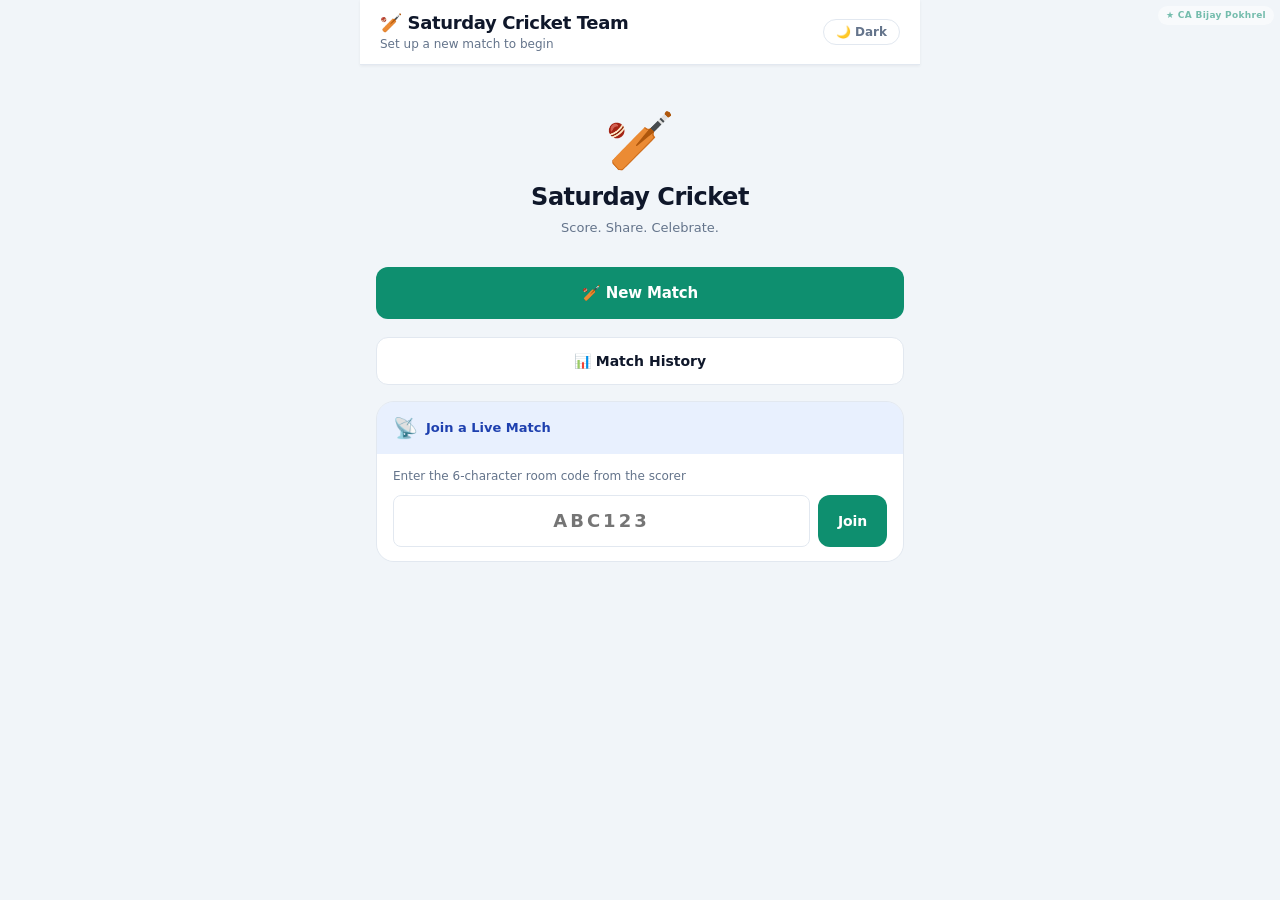
==== commit f9da81cb: "Fix Manhattan chart wicket bars + simplify free hit indicator - Manhattan: wicket over matched ov===" ====
--- a/index.html
+++ b/index.html
@@ -10,7 +10,7 @@
 <meta name="apple-mobile-web-app-status-bar-style" content="default">
 <meta name="apple-mobile-web-app-title" content="Cricket">
 <link rel="apple-touch-icon" href="icons/icon-192.png">
-<link rel="stylesheet" href="css/styles.css?v=20">
+<link rel="stylesheet" href="css/styles.css?v=23">
 </head>
 <body>
 <div class="ca-credit">&#9733; CA Bijay Pokhrel</div>
@@ -29,18 +29,19 @@
   <div id="main-content"></div>
 </div>
 
-<script src="js/logo.js?v=20"></script>
-<script src="js/images.js?v=20"></script>
-<script src="js/state.js?v=20"></script>
-<script src="js/scoring.js?v=20"></script>
-<script src="js/report.js?v=20"></script>
-<script src="js/setup.js?v=20"></script>
-<script src="js/share.js?v=20"></script>
-<script src="js/render.js?v=20"></script>
-<script src="js/storage.js?v=20"></script>
-<script src="js/ui.js?v=20"></script>
-<script src="js/history.js?v=20"></script>
-<script src="js/app.js?v=20"></script>
+<script src="js/logo.js?v=23"></script>
+<script src="js/images.js?v=23"></script>
+<script src="js/state.js?v=23"></script>
+<script src="js/scoring.js?v=23"></script>
+<script src="js/report.js?v=23"></script>
+<script src="js/stats.js?v=23"></script>
+<script src="js/setup.js?v=23"></script>
+<script src="js/share.js?v=23"></script>
+<script src="js/render.js?v=23"></script>
+<script src="js/storage.js?v=23"></script>
+<script src="js/ui.js?v=23"></script>
+<script src="js/history.js?v=23"></script>
+<script src="js/app.js?v=23"></script>
 <script>
 if ('serviceWorker' in navigator) {
   window.addEventListener('load', function () {
--- a/css/styles.css
+++ b/css/styles.css
@@ -123,9 +123,13 @@
 }
 
 #main-content {
-  padding: 16px;
+  padding: 0;
   background: var(--c-bg);
   min-height: calc(100vh - 72px);
+}
+/* Pages that aren't the scoring screen get standard padding */
+#main-content .page-pad {
+  padding: 16px;
 }
 
 /* ═══════════════════════════════════════════════════════════════════════
@@ -369,9 +373,10 @@
 /* ── Scoreboard ── */
 .scoreboard {
   background: var(--c-surface);
-  border: 1px solid var(--c-border);
-  border-radius: var(--radius-lg);
-  padding: 20px;
+  border-top: 1px solid var(--c-border);
+  border-bottom: 1px solid var(--c-border);
+  border-radius: 0;
+  padding: 14px 16px;
   margin-bottom: 12px;
   box-shadow: var(--shadow-md);
 }
@@ -611,9 +616,9 @@
 /* ── Scoring panel & run buttons ── */
 .scoring-panel {
   background: var(--c-surface);
-  border: 1px solid var(--c-border);
-  border-radius: var(--radius-lg);
-  padding: 16px;
+  border-top: 1px solid var(--c-border);
+  border-radius: 0;
+  padding: 14px 16px;
   margin-bottom: 12px;
   box-shadow: var(--shadow-md);
 }
@@ -834,10 +839,16 @@
    ═══════════════════════════════════════════════════════════════════════ */
 .card {
   background: var(--c-surface);
+  border-top: 1px solid var(--c-border);
+  border-bottom: 1px solid var(--c-border);
+  border-radius: 0;
+  padding: 14px 16px;
+  margin-bottom: 8px;
+}
+/* inside page-pad (setup/history/result) cards get rounded corners back */
+.page-pad .card {
   border: 1px solid var(--c-border);
   border-radius: var(--radius-lg);
-  padding: 16px;
-  margin-bottom: 12px;
   box-shadow: var(--shadow-sm);
 }
 
